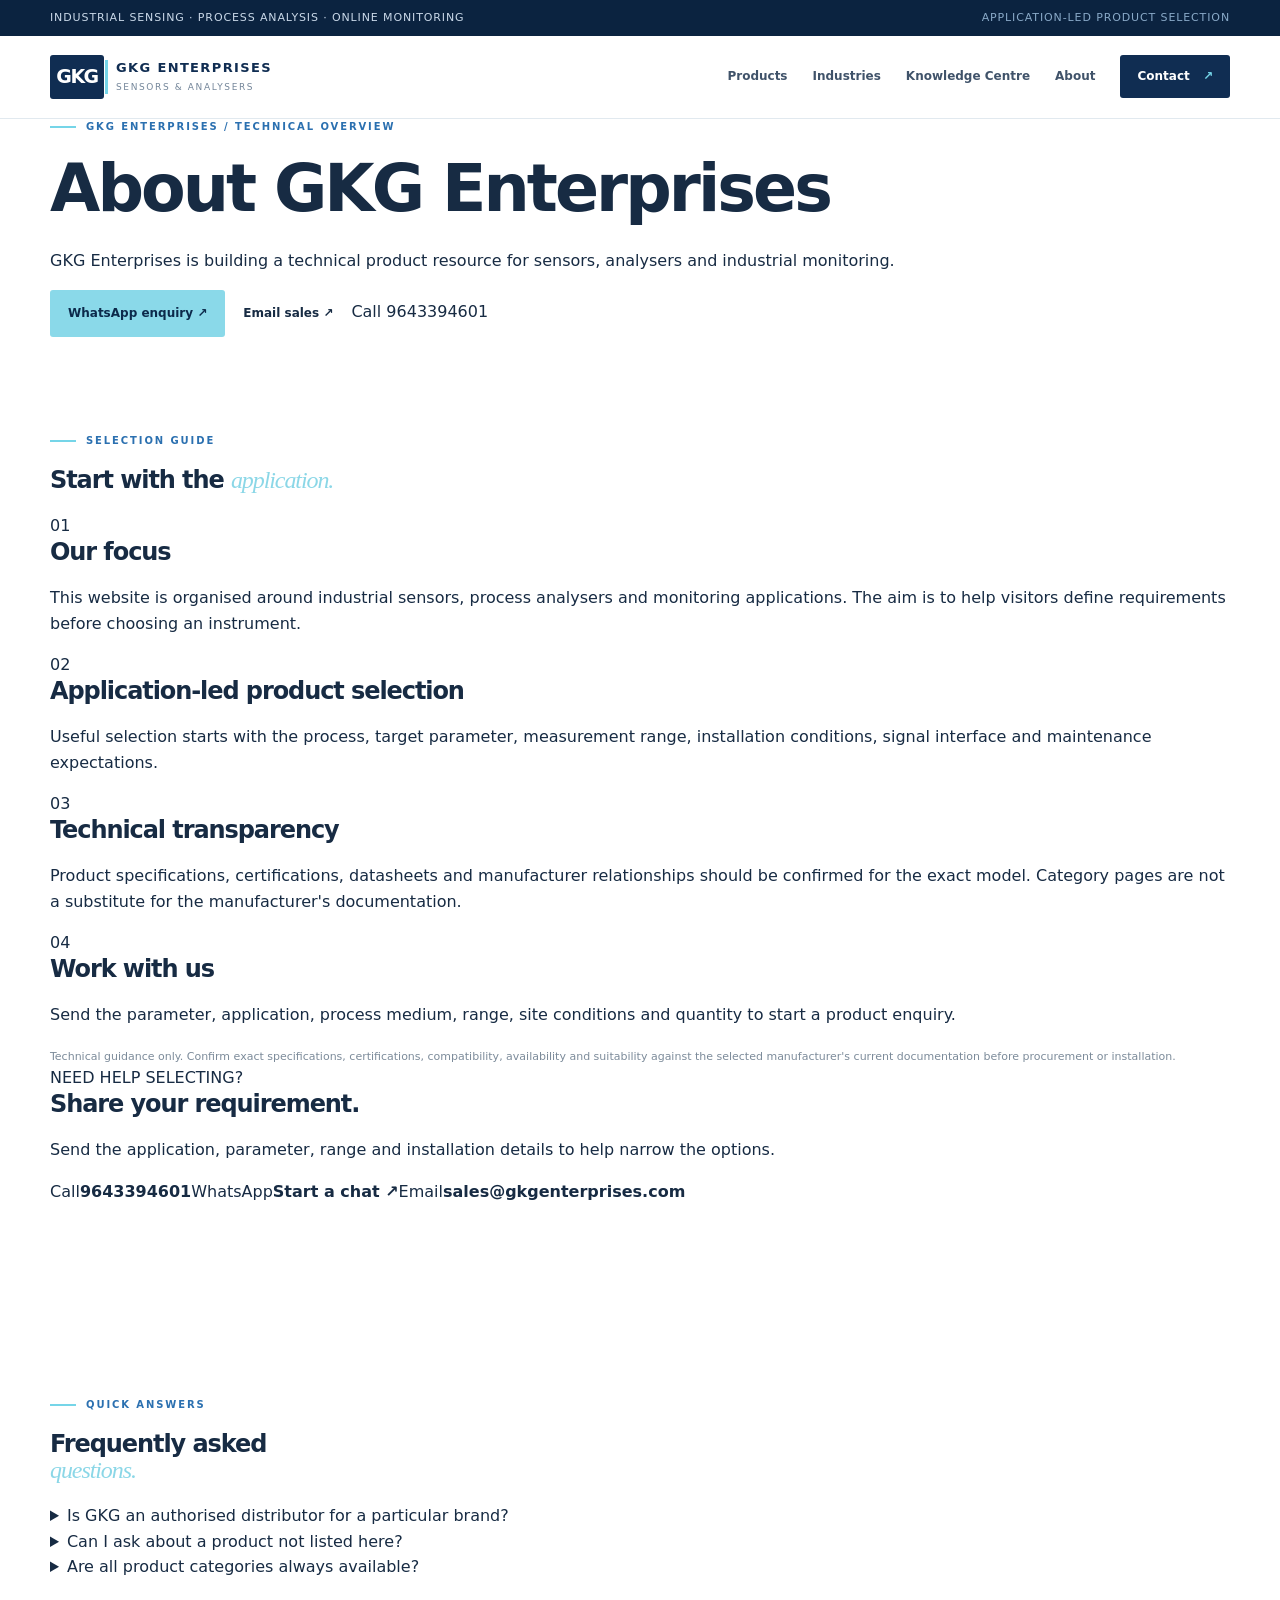
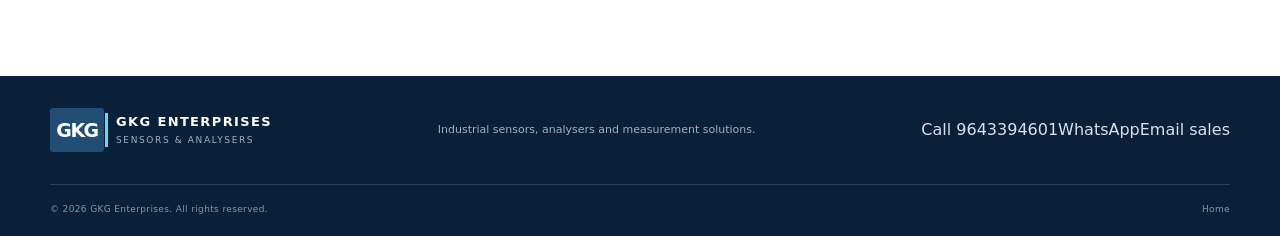
==== about.html @ 42931d0a "Add detailed about gkg enterprises page" ====
<!doctype html>
<html lang="en"><head><meta charset="utf-8"><meta name="viewport" content="width=device-width, initial-scale=1"><meta name="theme-color" content="#102d52"><meta name="description" content="GKG Enterprises is building a technical product resource for sensors, analysers and industrial monitoring."><title>About GKG Enterprises | GKG Enterprises</title><link rel="stylesheet" href="assets/css/style.css"><script src="assets/js/main.js" defer></script></head>
<body><a class="skip-link" href="#main">Skip to content</a><div class="topbar"><div class="container topbar-inner"><span>Industrial sensing · Process analysis · Online monitoring</span><span class="topbar-note">Application-led product selection</span></div></div>
<header class="site-header"><div class="container nav-wrap"><a class="brand" href="index.html" aria-label="GKG Enterprises home"><span class="brand-mark">GKG</span><span class="brand-copy"><strong>GKG ENTERPRISES</strong><small>SENSORS & ANALYSERS</small></span></a><button class="menu-toggle" type="button" aria-expanded="false" aria-controls="primary-nav"><span class="sr-only">Toggle navigation</span><span></span><span></span><span></span></button><nav id="primary-nav" class="primary-nav" aria-label="Main navigation"><a href="index.html#products">Products</a><a href="industries.html">Industries</a><a href="knowledge-centre.html">Knowledge Centre</a><a href="about.html">About</a><a class="nav-cta" href="contact.html">Contact <span aria-hidden="true">↗</span></a></nav></div></header>
<main id="main"><section class="detail-hero"><div class="container"><p class="eyebrow"><span class="eyebrow-line"></span> GKG ENTERPRISES / TECHNICAL OVERVIEW</p><h1>About GKG Enterprises</h1><p class="detail-intro">GKG Enterprises is building a technical product resource for sensors, analysers and industrial monitoring.</p><div class="detail-actions"><a class="button button-primary" href="https://wa.me/919643394601?text=Hello%20GKG%20Enterprises%2C%20I%20have%20an%20enquiry%20about%20About%20GKG%20Enterprises." target="_blank" rel="noopener">WhatsApp enquiry ↗</a><a class="button button-outline" href="mailto:sales@gkgenterprises.com?subject=Enquiry%3A%20About%20GKG%20Enterprises">Email sales ↗</a><a class="detail-phone" href="tel:+919643394601">Call 9643394601</a></div></div></section>
<section class="section detail-content"><div class="container detail-layout"><div class="detail-main"><p class="eyebrow"><span class="eyebrow-line"></span> SELECTION GUIDE</p><h2>Start with the <em>application.</em></h2><section class="detail-block"><span class="detail-index">01</span><div><h2>Our focus</h2><p>This website is organised around industrial sensors, process analysers and monitoring applications. The aim is to help visitors define requirements before choosing an instrument.</p></div></section>
<section class="detail-block"><span class="detail-index">02</span><div><h2>Application-led product selection</h2><p>Useful selection starts with the process, target parameter, measurement range, installation conditions, signal interface and maintenance expectations.</p></div></section>
<section class="detail-block"><span class="detail-index">03</span><div><h2>Technical transparency</h2><p>Product specifications, certifications, datasheets and manufacturer relationships should be confirmed for the exact model. Category pages are not a substitute for the manufacturer's documentation.</p></div></section>
<section class="detail-block"><span class="detail-index">04</span><div><h2>Work with us</h2><p>Send the parameter, application, process medium, range, site conditions and quantity to start a product enquiry.</p></div></section><p class="disclaimer-note">Technical guidance only. Confirm exact specifications, certifications, compatibility, availability and suitability against the selected manufacturer's current documentation before procurement or installation.</p></div><aside class="detail-aside"><span class="aside-kicker">NEED HELP SELECTING?</span><h2>Share your requirement.</h2><p>Send the application, parameter, range and installation details to help narrow the options.</p><a class="aside-contact" href="tel:+919643394601"><span>Call</span><strong>9643394601</strong></a><a class="aside-contact" href="https://wa.me/919643394601" target="_blank" rel="noopener"><span>WhatsApp</span><strong>Start a chat ↗</strong></a><a class="aside-contact" href="mailto:sales@gkgenterprises.com"><span>Email</span><strong>sales@gkgenterprises.com</strong></a></aside></div></section>
<section class="section faq-section"><div class="container faq-layout"><div><p class="eyebrow"><span class="eyebrow-line"></span> QUICK ANSWERS</p><h2>Frequently asked<br><em>questions.</em></h2></div><div class="faq-list"><details class="faq-item"><summary>Is GKG an authorised distributor for a particular brand?</summary><p>No authorised brand relationship is claimed on this page. Any such status should be added only after confirmation.</p></details>
<details class="faq-item"><summary>Can I ask about a product not listed here?</summary><p>Yes. Use the contact details and share the application and specification you need.</p></details>
<details class="faq-item"><summary>Are all product categories always available?</summary><p>Availability and supply scope must be confirmed at the time of enquiry.</p></details></div></div></section></main>
<footer class="site-footer"><div class="container footer-main"><a class="brand brand-footer" href="index.html"><span class="brand-mark">GKG</span><span class="brand-copy"><strong>GKG ENTERPRISES</strong><small>SENSORS & ANALYSERS</small></span></a><p>Industrial sensors, analysers and measurement solutions.</p><div class="footer-contacts"><a href="tel:+919643394601">Call 9643394601</a><a href="https://wa.me/919643394601" target="_blank" rel="noopener">WhatsApp</a><a href="mailto:sales@gkgenterprises.com">Email sales</a></div></div><div class="container footer-bottom"><span>© <span id="year">2026</span> GKG Enterprises. All rights reserved.</span><a href="index.html">Home</a></div></footer></body></html>
---- assets/css/style.css ----
:root{--navy:#102d52;--navy-2:#173e6a;--blue:#2869a8;--cyan:#75d5e8;--ink:#172b43;--muted:#627286;--paper:#f5f8fb;--line:#dce5ed;--white:#fff;--max:1180px;--radius:8px}*{box-sizing:border-box}html{scroll-behavior:smooth;scroll-padding-top:90px}body{margin:0;color:var(--ink);font-family:Inter,ui-sans-serif,system-ui,-apple-system,BlinkMacSystemFont,"Segoe UI",sans-serif;line-height:1.6;background:#fff}a{color:inherit;text-decoration:none}button,a{-webkit-tap-highlight-color:transparent}button{font:inherit}.container{width:min(var(--max),calc(100% - 48px));margin-inline:auto}.skip-link{position:absolute;top:-50px;left:12px;z-index:100;background:#fff;padding:10px 14px;color:var(--navy)}.skip-link:focus{top:12px}.sr-only{position:absolute;width:1px;height:1px;padding:0;margin:-1px;overflow:hidden;clip:rect(0,0,0,0);white-space:nowrap;border:0}.topbar{background:#0b2340;color:#c9d8e8;font-size:11px;letter-spacing:.08em;text-transform:uppercase}.topbar-inner{display:flex;justify-content:space-between;gap:20px;padding:9px 0}.topbar-note{color:#89a9c7}.site-header{position:sticky;top:0;z-index:30;background:rgba(255,255,255,.96);backdrop-filter:blur(12px);border-bottom:1px solid rgba(220,229,237,.85)}.nav-wrap{min-height:82px;display:flex;align-items:center;justify-content:space-between;gap:30px}.brand{display:flex;align-items:center;gap:12px;flex-shrink:0}.brand-mark{display:grid;place-items:center;width:54px;height:44px;background:var(--navy);color:#fff;font-weight:850;font-size:19px;letter-spacing:-.08em;border-radius:3px;position:relative}.brand-mark:after{content:"";position:absolute;right:-4px;top:5px;bottom:5px;width:3px;background:var(--cyan)}.brand-copy{display:flex;flex-direction:column;line-height:1.25}.brand-copy strong{font-size:13px;letter-spacing:.105em;color:var(--navy)}.brand-copy small{font-size:9px;letter-spacing:.18em;color:#74869a;margin-top:5px}.primary-nav{display:flex;align-items:center;gap:25px;font-size:12px;font-weight:650;color:#40536a}.primary-nav>a:not(.nav-cta):hover{color:var(--blue)}.nav-cta{background:var(--navy);color:white;padding:12px 17px;border-radius:3px}.nav-cta span{margin-left:9px;color:var(--cyan)}.menu-toggle{display:none;border:1px solid var(--line);background:white;width:44px;height:42px;border-radius:4px;padding:10px;cursor:pointer}.menu-toggle span:not(.sr-only){display:block;height:2px;background:var(--navy);margin:4px 0}.hero{position:relative;overflow:hidden;background:linear-gradient(118deg,#0d294b 0%,#13365e 56%,#194876 100%);color:white;min-height:575px}.hero-grid{position:absolute;inset:0;background-image:linear-gradient(rgba(174,213,240,.055) 1px,transparent 1px),linear-gradient(90deg,rgba(174,213,240,.055) 1px,transparent 1px);background-size:52px 52px;mask-image:linear-gradient(90deg,transparent,#000 45%,#000)}.hero-layout{position:relative;z-index:1;display:grid;grid-template-columns:1.05fr .95fr;align-items:center;gap:36px;padding-top:68px;padding-bottom:65px}.eyebrow{display:flex;align-items:center;gap:10px;margin:0 0 18px;color:#2b70b0;font-size:10px;letter-spacing:.19em;font-weight:800}.hero .eyebrow,.industries-section .eyebrow{color:#a8d5f1}.eyebrow-line{display:inline-block;width:26px;height:2px;background:var(--cyan)}h1,h2,h3,p{margin-top:0}h1,h2{font-weight:650;letter-spacing:-.045em;line-height:1.1}h1{font-size:clamp(40px,5.1vw,65px);margin-bottom:24px}h1 em,h2 em{font-family:Georgia,"Times New Roman",serif;font-weight:400;color:#8bd7e7} .hero-intro{max-width:520px;color:#d0ddeb;font-size:16px;line-height:1.8;margin-bottom:30px}.hero-actions{display:flex;flex-wrap:wrap;align-items:center;gap:12px}.button{display:inline-flex;align-items:center;justify-content:center;gap:18px;padding:14px 18px;border-radius:3px;font-size:12px;font-weight:750;transition:transform .2s,background .2s}.button:hover{transform:translateY(-2px)}.button-primary{background:#8ad9e9;color:#0c2a4b}.button-quiet{border:1px solid #6885a4;color:#fff}.button-quiet span{color:var(--cyan)}.hero-points{display:flex;flex-wrap:wrap;gap:20px;margin-top:34px;color:#bed0e1;font-size:10px}.hero-points i{font-style:normal;color:var(--cyan);margin-right:5px}.hero-visual{position:relative;min-height:365px;display:grid;place-items:center}.visual-core{width:300px;height:300px;position:relative;border-radius:50%;display:grid;place-items:center;background:radial-gradient(circle,rgba(100,177,224,.16),rgba(41,94,143,.07) 55%,transparent 70%);border:1px solid rgba(145,199,232,.25)}.visual-orbit{position:absolute;border:1px solid rgba(135,199,230,.2);border-radius:50%;transform:rotate(-24deg)}.orbit-one{width:390px;height:210px}.orbit-two{width:420px;height:280px;transform:rotate(35deg)}.sensor-illustration{height:210px;width:95px;position:relative;display:flex;flex-direction:column;align-items:center;filter:drop-shadow(0 16px 18px rgba(0,0,0,.18));z-index:2}.sensor-cap{height:24px;width:72px;background:linear-gradient(90deg,#a7c2d7,#f0f7fa,#7899b5);border-radius:5px 5px 2px 2px}.sensor-neck{width:50px;height:17px;background:linear-gradient(90deg,#688ba8,#dce7ee,#6f92ad)}.sensor-body{width:82px;height:88px;background:linear-gradient(90deg,#6e8ca7,#e1edf3 28%,#9eb8ca 62%,#527692);border:1px solid #c7dce8;display:flex;flex-direction:column;align-items:center;justify-content:space-evenly;border-radius:4px}.sensor-body span{width:35px;height:3px;background:#496d8c;opacity:.65}.sensor-probe{height:56px;width:17px;background:linear-gradient(90deg,#7197b5,#dbeaf2,#6a8da8)}.sensor-tip{height:9px;width:23px;border-radius:0 0 50% 50%;background:#b5d0e1}.signal{position:absolute;width:9px;height:9px;border:2px solid var(--cyan);border-radius:50%;box-shadow:0 0 0 6px rgba(117,213,232,.08)}.signal-a{top:55px;right:57px}.signal-b{bottom:66px;left:46px}.signal-c{top:125px;left:32px}.visual-label{position:absolute;font-size:9px;letter-spacing:.16em;color:#c8dced}.label-top{top:31px;right:10px}.status-dot{display:inline-block;width:6px;height:6px;border-radius:50%;background:var(--cyan);margin-right:8px}.label-bottom{bottom:26px;left:0;display:flex;align-items:center;gap:10px}.label-icon{display:grid;place-items:center;width:25px;height:25px;border:1px solid #6285a6;border-radius:50%;color:var(--cyan);font-size:14px}.visual-coordinate{position:absolute;right:0;bottom:0;color:#7597b8;font-size:8px;letter-spacing:.18em}.hero-bottom{position:relative;z-index:1;border-top:1px solid rgba(190,217,237,.19);padding:14px 0 17px;display:flex;justify-content:space-between;color:#89a7c5;font-size:9px;letter-spacing:.16em}.scroll-cue b{font-size:14px;color:var(--cyan);margin-left:10px}.intro-strip{background:#f0f5f9;border-bottom:1px solid #e1e9f0}.intro-strip-inner{min-height:98px;display:flex;align-items:center;justify-content:space-between;gap:35px}.intro-strip p{max-width:650px;margin:0;font-size:15px;font-weight:550;color:#354c64}.text-link{font-size:12px;font-weight:800;color:var(--blue);white-space:nowrap}.text-link span{margin-left:9px}.section{padding:96px 0}.section-heading{display:flex;align-items:flex-end;justify-content:space-between;gap:36px;margin-bottom:38px}.section-heading h2,.industries-copy h2,.about-layout h2,.contact-layout h2{font-size:clamp(32px,4vw,47px);margin-bottom:0}.section-heading h2 em,.about-layout h2 em,.contact-layout h2 em{color:#337ab5}.section-summary{max-width:410px;margin:0;color:var(--muted);font-size:13px;line-height:1.8}.product-grid{display:grid;grid-template-columns:repeat(3,minmax(0,1fr));gap:16px}.product-card{min-height:290px;border:1px solid var(--line);padding:24px 23px 20px;display:flex;flex-direction:column;position:relative;background:white;transition:border-color .2s,box-shadow .2s,transform .2s}.product-card:hover{border-color:#8bb5d8;box-shadow:0 14px 35px rgba(23,62,106,.08);transform:translateY(-3px)}.card-number{font-size:9px;letter-spacing:.15em;color:#7c8da0;font-weight:800}.product-icon{width:52px;height:52px;display:grid;place-items:center;margin:23px 0 18px;background:#edf5fa;color:#1e659d;border-radius:5px}.product-icon svg{width:34px;height:34px;fill:none;stroke:currentColor;stroke-width:2;stroke-linecap:round;stroke-linejoin:round}.product-card h3{font-size:17px;letter-spacing:-.025em;margin-bottom:9px}.product-card p{font-size:12px;line-height:1.75;color:var(--muted);margin-bottom:18px}.card-link{margin-top:auto;display:flex;justify-content:space-between;align-items:center;padding-top:13px;border-top:1px solid #edf1f5;font-size:10px;color:#2a6599;font-weight:800}.card-link b{font-size:15px}.disclaimer-note{margin:20px 0 0;color:#7c8b9a;font-size:11px}.industries-section{background:var(--navy);color:white;position:relative;overflow:hidden}.industries-section:after{content:"";position:absolute;width:500px;height:500px;right:-190px;top:-200px;border:1px solid rgba(134,191,226,.13);border-radius:50%;box-shadow:0 0 0 45px rgba(134,191,226,.025),0 0 0 90px rgba(134,191,226,.025)}.industries-layout{position:relative;z-index:1;display:grid;grid-template-columns:.85fr 1.15fr;gap:90px}.industries-copy h2{margin-bottom:23px}.industries-copy>p:not(.eyebrow){max-width:370px;color:#b9cadd;font-size:13px;line-height:1.9;margin-bottom:26px}.button-light{background:#fff;color:var(--navy)}.button-light span{color:#2c7cb7}.industry-list{border-top:1px solid rgba(196,219,238,.24)}.industry-item{display:grid;grid-template-columns:42px 1fr 22px;align-items:start;gap:17px;padding:22px 0;border-bottom:1px solid rgba(196,219,238,.24)}.industry-no{font-size:10px;color:#8ed7e8;letter-spacing:.08em;padding-top:3px}.industry-item h3{font-size:16px;font-weight:600;margin-bottom:5px}.industry-item p{font-size:12px;color:#b4c7da;margin:0}.industry-arrow{color:#8ed7e8;font-size:17px}.process-grid{display:grid;grid-template-columns:repeat(3,minmax(0,1fr));gap:17px}.process-card{padding:25px 24px 23px;border:1px solid var(--line);background:#fff;min-height:260px}.process-icon{display:grid;place-items:center;width:42px;height:42px;background:#eaf4fa;color:#286da4;font-size:23px;border-radius:4px;margin-bottom:22px}.process-step{display:block;color:#6e8196;font-size:9px;font-weight:800;letter-spacing:.14em;margin-bottom:9px}.process-card h3{font-size:17px;margin-bottom:10px}.process-card p{font-size:12px;color:var(--muted);line-height:1.8;margin-bottom:20px}.coming-soon{display:inline-block;font-size:8px;font-weight:800;letter-spacing:.09em;color:#47769c;background:#eef5fa;padding:6px 8px}.about-band{background:#f1f6fa;border-block:1px solid #e1eaf1;padding:70px 0}.about-layout{display:grid;grid-template-columns:210px 1fr;align-items:center;gap:55px}.about-symbol{height:190px;background:linear-gradient(145deg,#14385e,#235d8c);display:flex;align-items:center;justify-content:center;position:relative;overflow:hidden}.about-symbol:before,.about-symbol:after{content:"";position:absolute;width:190px;height:190px;border:1px solid rgba(163,220,241,.28);border-radius:50%}.about-symbol:after{width:140px;height:140px}.about-symbol span{z-index:1;font-size:33px;font-weight:900;letter-spacing:-.08em;color:#fff}.about-symbol i{position:absolute;bottom:0;width:1px;height:100%;background:rgba(163,220,241,.15)}.about-symbol i:nth-of-type(1){left:25%}.about-symbol i:nth-of-type(2){left:50%}.about-symbol i:nth-of-type(3){left:75%}.about-layout h2{margin-bottom:18px}.about-layout>div:last-child>p:last-child{max-width:740px;color:var(--muted);font-size:13px;line-height:1.9;margin:20px 0 0}.contact-layout{display:grid;grid-template-columns:.9fr 1.1fr;gap:80px;align-items:start}.contact-layout h2{margin-bottom:20px}.contact-layout>div:first-child>p:last-child{max-width:440px;color:var(--muted);font-size:13px;line-height:1.9}.contact-panel{border:1px solid var(--line);padding:27px;background:#fff;box-shadow:0 15px 38px rgba(23,62,106,.05)}.contact-panel-head{display:flex;gap:14px;align-items:center;padding-bottom:20px;border-bottom:1px solid var(--line)}.contact-panel-icon{display:grid;place-items:center;width:43px;height:43px;background:var(--navy);color:var(--cyan);font-size:21px;border-radius:4px}.contact-panel h3{font-size:16px;margin:0 0 4px}.contact-panel-head p{font-size:11px;color:var(--muted);margin:0}.checklist{list-style:none;padding:20px 0;margin:0;display:grid;grid-template-columns:1fr 1fr;gap:13px 20px}.checklist li{font-size:11px;color:#52667b;padding-left:21px;position:relative}.checklist li:before{content:"✓";position:absolute;left:0;top:0;color:#2c83a7;font-weight:900}.contact-notice{background:#f1f6fa;border-left:3px solid #3c84b4;padding:14px 16px}.contact-notice strong{font-size:11px;color:var(--navy)}.contact-notice p{font-size:11px;line-height:1.7;color:var(--muted);margin:5px 0 0}.site-footer{background:#0a2039;color:#d6e2ed}.footer-main{display:flex;align-items:center;justify-content:space-between;gap:24px;padding:32px 0;border-bottom:1px solid rgba(198,220,238,.17)}.brand-footer .brand-mark{background:#214c74}.brand-footer .brand-copy strong{color:#fff}.brand-footer .brand-copy small{color:#9bb4ca}.footer-main>p{margin:0;color:#9eb2c7;font-size:11px}.footer-top{font-size:11px;color:#8ed7e8;font-weight:750}.footer-bottom{display:flex;justify-content:space-between;gap:20px;padding:17px 0 20px;color:#7f99b3;font-size:9px;letter-spacing:.04em}@media(max-width:1000px){.primary-nav{gap:15px}.primary-nav>a{font-size:11px}.nav-wrap{gap:18px}.hero-layout{gap:10px}.industries-layout{gap:50px}.contact-layout{gap:45px}}@media(max-width:800px){.container{width:min(var(--max),calc(100% - 36px))}.topbar-note{display:none}.nav-wrap{min-height:72px}.menu-toggle{display:block}.primary-nav{display:none;position:absolute;top:100%;left:0;right:0;padding:14px 22px 22px;background:white;border-bottom:1px solid var(--line);box-shadow:0 15px 25px rgba(16,45,82,.08);align-items:stretch;gap:0}.primary-nav.is-open{display:flex;flex-direction:column}.primary-nav>a{padding:12px 4px;font-size:13px}.primary-nav .nav-cta{margin-top:7px;padding:13px 15px}.hero-layout{grid-template-columns:1fr;padding-top:57px;padding-bottom:35px}.hero-copy{max-width:640px}.hero-visual{min-height:330px;margin-top:4px}.visual-core{width:250px;height:250px}.sensor-illustration{transform:scale(.86)}.orbit-one{width:330px;height:185px}.orbit-two{width:355px;height:235px}.label-top{right:7%}.label-bottom{left:6%}.hero-bottom{font-size:8px}.section{padding:72px 0}.section-heading{align-items:flex-start;flex-direction:column;gap:18px}.section-summary{max-width:620px}.product-grid{grid-template-columns:repeat(2,minmax(0,1fr))}.industries-layout{grid-template-columns:1fr;gap:42px}.industries-copy h2 br{display:none}.process-grid{grid-template-columns:1fr}.process-card{min-height:0}.about-layout{grid-template-columns:135px 1fr;gap:28px}.about-symbol{height:155px}.about-symbol span{font-size:27px}.contact-layout{grid-template-columns:1fr;gap:30px}.contact-layout>div:first-child>p:last-child{max-width:620px}.footer-main{flex-wrap:wrap}.footer-main>p{order:3;flex-basis:100%}}@media(max-width:520px){.container{width:calc(100% - 32px)}.brand-mark{width:47px;height:40px;font-size:17px}.brand-copy strong{font-size:11px}.brand-copy small{font-size:8px}.topbar-inner{font-size:9px}.hero{min-height:auto}.hero-layout{padding-top:44px}.hero h1{font-size:42px}.hero-intro{font-size:14px}.hero-actions{align-items:stretch;flex-direction:column}.hero-actions .button{justify-content:space-between}.hero-points{gap:10px 16px;font-size:9px}.hero-visual{min-height:280px}.visual-core{width:218px;height:218px}.sensor-illustration{transform:scale(.76)}.orbit-one{width:280px;height:155px}.orbit-two{width:300px;height:205px}.visual-label{font-size:8px}.label-top{top:15px;right:0}.label-bottom{bottom:8px;left:0}.visual-coordinate{right:0;bottom:-7px;font-size:7px}.hero-bottom{gap:10px}.scroll-cue{white-space:nowrap}.intro-strip-inner{padding:24px 0;align-items:flex-start;flex-direction:column;gap:12px}.intro-strip p{font-size:13px}.section{padding:58px 0}.section-heading h2,.industries-copy h2,.about-layout h2,.contact-layout h2{font-size:34px}.product-grid{grid-template-columns:1fr}.product-card{min-height:250px;padding:21px}.product-icon{margin:17px 0 14px}.industry-item{grid-template-columns:30px 1fr 18px;gap:12px}.industry-item h3{font-size:14px}.industry-item p{font-size:11px}.about-band{padding:48px 0}.about-layout{grid-template-columns:1fr;gap:24px}.about-symbol{height:115px;width:100%;max-width:200px}.about-symbol:before{width:130px;height:130px}.about-symbol:after{width:95px;height:95px}.about-layout>div:last-child>p:last-child{font-size:12px}.contact-panel{padding:19px}.checklist{grid-template-columns:1fr;gap:12px}.footer-main{align-items:flex-start}.footer-top{margin-left:auto}.footer-bottom{flex-direction:column;gap:6px}.brand-footer .brand-copy strong{font-size:10px}}@media(prefers-reduced-motion:reduce){html{scroll-behavior:auto}*,*:before,*:after{transition:none!important;animation:none!important}}
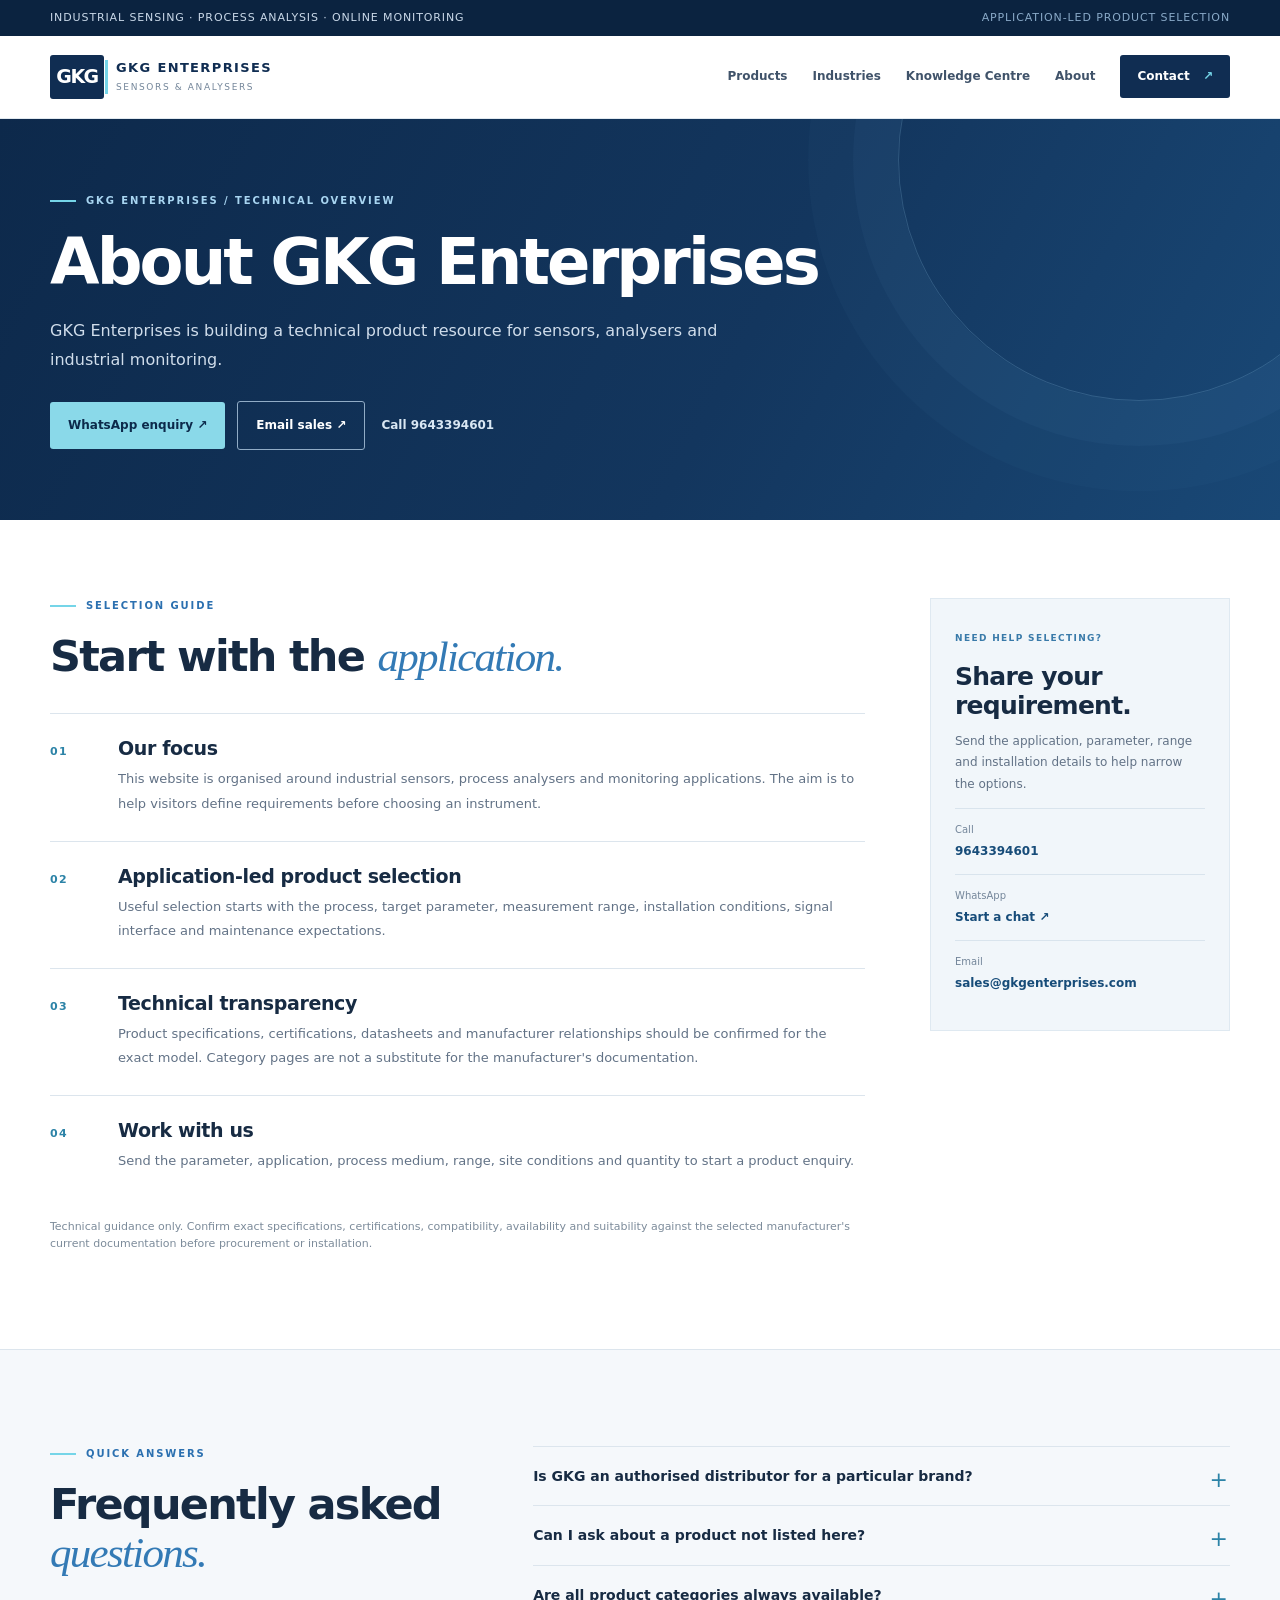
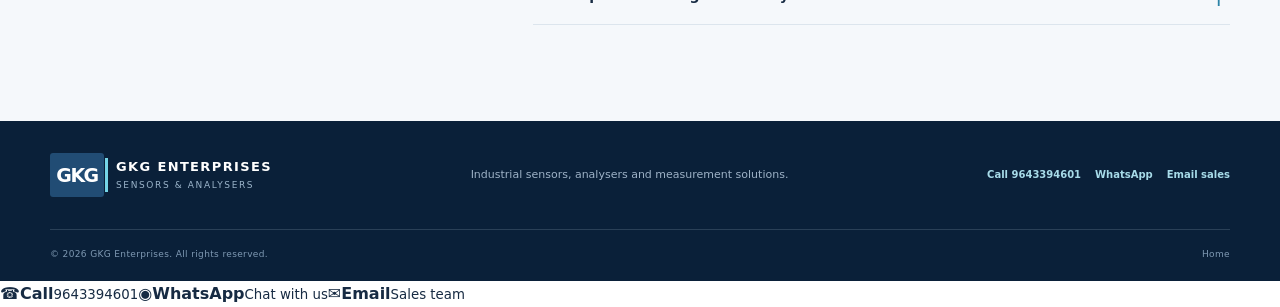
==== commit 9718bd91: "Show persistent quick contact bar on all pages" ====
--- a/about.html
+++ b/about.html
@@ -10,4 +10,5 @@
 <section class="section faq-section"><div class="container faq-layout"><div><p class="eyebrow"><span class="eyebrow-line"></span> QUICK ANSWERS</p><h2>Frequently asked<br><em>questions.</em></h2></div><div class="faq-list"><details class="faq-item"><summary>Is GKG an authorised distributor for a particular brand?</summary><p>No authorised brand relationship is claimed on this page. Any such status should be added only after confirmation.</p></details>
 <details class="faq-item"><summary>Can I ask about a product not listed here?</summary><p>Yes. Use the contact details and share the application and specification you need.</p></details>
 <details class="faq-item"><summary>Are all product categories always available?</summary><p>Availability and supply scope must be confirmed at the time of enquiry.</p></details></div></div></section></main>
-<footer class="site-footer"><div class="container footer-main"><a class="brand brand-footer" href="index.html"><span class="brand-mark">GKG</span><span class="brand-copy"><strong>GKG ENTERPRISES</strong><small>SENSORS & ANALYSERS</small></span></a><p>Industrial sensors, analysers and measurement solutions.</p><div class="footer-contacts"><a href="tel:+919643394601">Call 9643394601</a><a href="https://wa.me/919643394601" target="_blank" rel="noopener">WhatsApp</a><a href="mailto:sales@gkgenterprises.com">Email sales</a></div></div><div class="container footer-bottom"><span>© <span id="year">2026</span> GKG Enterprises. All rights reserved.</span><a href="index.html">Home</a></div></footer></body></html>+<footer class="site-footer"><div class="container footer-main"><a class="brand brand-footer" href="index.html"><span class="brand-mark">GKG</span><span class="brand-copy"><strong>GKG ENTERPRISES</strong><small>SENSORS & ANALYSERS</small></span></a><p>Industrial sensors, analysers and measurement solutions.</p><div class="footer-contacts"><a href="tel:+919643394601">Call 9643394601</a><a href="https://wa.me/919643394601" target="_blank" rel="noopener">WhatsApp</a><a href="mailto:sales@gkgenterprises.com">Email sales</a></div></div><div class="container footer-bottom"><span>© <span id="year">2026</span> GKG Enterprises. All rights reserved.</span><a href="index.html">Home</a></div></footer><div class="quick-contact-bar" aria-label="Quick contact"><a class="quick-call" href="tel:+919643394601"><span aria-hidden="true">☎</span><strong>Call</strong><small>9643394601</small></a><a class="quick-whatsapp" href="https://wa.me/919643394601?text=Hello%20GKG%20Enterprises%2C%20I%20have%20a%20product%20enquiry." target="_blank" rel="noopener"><span aria-hidden="true">◉</span><strong>WhatsApp</strong><small>Chat with us</small></a><a class="quick-email" href="mailto:sales@gkgenterprises.com"><span aria-hidden="true">✉</span><strong>Email</strong><small>Sales team</small></a></div>
+</body></html>
--- a/assets/css/style.css
+++ b/assets/css/style.css
@@ -1 +1,44 @@
-:root{--navy:#102d52;--navy-2:#173e6a;--blue:#2869a8;--cyan:#75d5e8;--ink:#172b43;--muted:#627286;--paper:#f5f8fb;--line:#dce5ed;--white:#fff;--max:1180px;--radius:8px}*{box-sizing:border-box}html{scroll-behavior:smooth;scroll-padding-top:90px}body{margin:0;color:var(--ink);font-family:Inter,ui-sans-serif,system-ui,-apple-system,BlinkMacSystemFont,"Segoe UI",sans-serif;line-height:1.6;background:#fff}a{color:inherit;text-decoration:none}button,a{-webkit-tap-highlight-color:transparent}button{font:inherit}.container{width:min(var(--max),calc(100% - 48px));margin-inline:auto}.skip-link{position:absolute;top:-50px;left:12px;z-index:100;background:#fff;padding:10px 14px;color:var(--navy)}.skip-link:focus{top:12px}.sr-only{position:absolute;width:1px;height:1px;padding:0;margin:-1px;overflow:hidden;clip:rect(0,0,0,0);white-space:nowrap;border:0}.topbar{background:#0b2340;color:#c9d8e8;font-size:11px;letter-spacing:.08em;text-transform:uppercase}.topbar-inner{display:flex;justify-content:space-between;gap:20px;padding:9px 0}.topbar-note{color:#89a9c7}.site-header{position:sticky;top:0;z-index:30;background:rgba(255,255,255,.96);backdrop-filter:blur(12px);border-bottom:1px solid rgba(220,229,237,.85)}.nav-wrap{min-height:82px;display:flex;align-items:center;justify-content:space-between;gap:30px}.brand{display:flex;align-items:center;gap:12px;flex-shrink:0}.brand-mark{display:grid;place-items:center;width:54px;height:44px;background:var(--navy);color:#fff;font-weight:850;font-size:19px;letter-spacing:-.08em;border-radius:3px;position:relative}.brand-mark:after{content:"";position:absolute;right:-4px;top:5px;bottom:5px;width:3px;background:var(--cyan)}.brand-copy{display:flex;flex-direction:column;line-height:1.25}.brand-copy strong{font-size:13px;letter-spacing:.105em;color:var(--navy)}.brand-copy small{font-size:9px;letter-spacing:.18em;color:#74869a;margin-top:5px}.primary-nav{display:flex;align-items:center;gap:25px;font-size:12px;font-weight:650;color:#40536a}.primary-nav>a:not(.nav-cta):hover{color:var(--blue)}.nav-cta{background:var(--navy);color:white;padding:12px 17px;border-radius:3px}.nav-cta span{margin-left:9px;color:var(--cyan)}.menu-toggle{display:none;border:1px solid var(--line);background:white;width:44px;height:42px;border-radius:4px;padding:10px;cursor:pointer}.menu-toggle span:not(.sr-only){display:block;height:2px;background:var(--navy);margin:4px 0}.hero{position:relative;overflow:hidden;background:linear-gradient(118deg,#0d294b 0%,#13365e 56%,#194876 100%);color:white;min-height:575px}.hero-grid{position:absolute;inset:0;background-image:linear-gradient(rgba(174,213,240,.055) 1px,transparent 1px),linear-gradient(90deg,rgba(174,213,240,.055) 1px,transparent 1px);background-size:52px 52px;mask-image:linear-gradient(90deg,transparent,#000 45%,#000)}.hero-layout{position:relative;z-index:1;display:grid;grid-template-columns:1.05fr .95fr;align-items:center;gap:36px;padding-top:68px;padding-bottom:65px}.eyebrow{display:flex;align-items:center;gap:10px;margin:0 0 18px;color:#2b70b0;font-size:10px;letter-spacing:.19em;font-weight:800}.hero .eyebrow,.industries-section .eyebrow{color:#a8d5f1}.eyebrow-line{display:inline-block;width:26px;height:2px;background:var(--cyan)}h1,h2,h3,p{margin-top:0}h1,h2{font-weight:650;letter-spacing:-.045em;line-height:1.1}h1{font-size:clamp(40px,5.1vw,65px);margin-bottom:24px}h1 em,h2 em{font-family:Georgia,"Times New Roman",serif;font-weight:400;color:#8bd7e7} .hero-intro{max-width:520px;color:#d0ddeb;font-size:16px;line-height:1.8;margin-bottom:30px}.hero-actions{display:flex;flex-wrap:wrap;align-items:center;gap:12px}.button{display:inline-flex;align-items:center;justify-content:center;gap:18px;padding:14px 18px;border-radius:3px;font-size:12px;font-weight:750;transition:transform .2s,background .2s}.button:hover{transform:translateY(-2px)}.button-primary{background:#8ad9e9;color:#0c2a4b}.button-quiet{border:1px solid #6885a4;color:#fff}.button-quiet span{color:var(--cyan)}.hero-points{display:flex;flex-wrap:wrap;gap:20px;margin-top:34px;color:#bed0e1;font-size:10px}.hero-points i{font-style:normal;color:var(--cyan);margin-right:5px}.hero-visual{position:relative;min-height:365px;display:grid;place-items:center}.visual-core{width:300px;height:300px;position:relative;border-radius:50%;display:grid;place-items:center;background:radial-gradient(circle,rgba(100,177,224,.16),rgba(41,94,143,.07) 55%,transparent 70%);border:1px solid rgba(145,199,232,.25)}.visual-orbit{position:absolute;border:1px solid rgba(135,199,230,.2);border-radius:50%;transform:rotate(-24deg)}.orbit-one{width:390px;height:210px}.orbit-two{width:420px;height:280px;transform:rotate(35deg)}.sensor-illustration{height:210px;width:95px;position:relative;display:flex;flex-direction:column;align-items:center;filter:drop-shadow(0 16px 18px rgba(0,0,0,.18));z-index:2}.sensor-cap{height:24px;width:72px;background:linear-gradient(90deg,#a7c2d7,#f0f7fa,#7899b5);border-radius:5px 5px 2px 2px}.sensor-neck{width:50px;height:17px;background:linear-gradient(90deg,#688ba8,#dce7ee,#6f92ad)}.sensor-body{width:82px;height:88px;background:linear-gradient(90deg,#6e8ca7,#e1edf3 28%,#9eb8ca 62%,#527692);border:1px solid #c7dce8;display:flex;flex-direction:column;align-items:center;justify-content:space-evenly;border-radius:4px}.sensor-body span{width:35px;height:3px;background:#496d8c;opacity:.65}.sensor-probe{height:56px;width:17px;background:linear-gradient(90deg,#7197b5,#dbeaf2,#6a8da8)}.sensor-tip{height:9px;width:23px;border-radius:0 0 50% 50%;background:#b5d0e1}.signal{position:absolute;width:9px;height:9px;border:2px solid var(--cyan);border-radius:50%;box-shadow:0 0 0 6px rgba(117,213,232,.08)}.signal-a{top:55px;right:57px}.signal-b{bottom:66px;left:46px}.signal-c{top:125px;left:32px}.visual-label{position:absolute;font-size:9px;letter-spacing:.16em;color:#c8dced}.label-top{top:31px;right:10px}.status-dot{display:inline-block;width:6px;height:6px;border-radius:50%;background:var(--cyan);margin-right:8px}.label-bottom{bottom:26px;left:0;display:flex;align-items:center;gap:10px}.label-icon{display:grid;place-items:center;width:25px;height:25px;border:1px solid #6285a6;border-radius:50%;color:var(--cyan);font-size:14px}.visual-coordinate{position:absolute;right:0;bottom:0;color:#7597b8;font-size:8px;letter-spacing:.18em}.hero-bottom{position:relative;z-index:1;border-top:1px solid rgba(190,217,237,.19);padding:14px 0 17px;display:flex;justify-content:space-between;color:#89a7c5;font-size:9px;letter-spacing:.16em}.scroll-cue b{font-size:14px;color:var(--cyan);margin-left:10px}.intro-strip{background:#f0f5f9;border-bottom:1px solid #e1e9f0}.intro-strip-inner{min-height:98px;display:flex;align-items:center;justify-content:space-between;gap:35px}.intro-strip p{max-width:650px;margin:0;font-size:15px;font-weight:550;color:#354c64}.text-link{font-size:12px;font-weight:800;color:var(--blue);white-space:nowrap}.text-link span{margin-left:9px}.section{padding:96px 0}.section-heading{display:flex;align-items:flex-end;justify-content:space-between;gap:36px;margin-bottom:38px}.section-heading h2,.industries-copy h2,.about-layout h2,.contact-layout h2{font-size:clamp(32px,4vw,47px);margin-bottom:0}.section-heading h2 em,.about-layout h2 em,.contact-layout h2 em{color:#337ab5}.section-summary{max-width:410px;margin:0;color:var(--muted);font-size:13px;line-height:1.8}.product-grid{display:grid;grid-template-columns:repeat(3,minmax(0,1fr));gap:16px}.product-card{min-height:290px;border:1px solid var(--line);padding:24px 23px 20px;display:flex;flex-direction:column;position:relative;background:white;transition:border-color .2s,box-shadow .2s,transform .2s}.product-card:hover{border-color:#8bb5d8;box-shadow:0 14px 35px rgba(23,62,106,.08);transform:translateY(-3px)}.card-number{font-size:9px;letter-spacing:.15em;color:#7c8da0;font-weight:800}.product-icon{width:52px;height:52px;display:grid;place-items:center;margin:23px 0 18px;background:#edf5fa;color:#1e659d;border-radius:5px}.product-icon svg{width:34px;height:34px;fill:none;stroke:currentColor;stroke-width:2;stroke-linecap:round;stroke-linejoin:round}.product-card h3{font-size:17px;letter-spacing:-.025em;margin-bottom:9px}.product-card p{font-size:12px;line-height:1.75;color:var(--muted);margin-bottom:18px}.card-link{margin-top:auto;display:flex;justify-content:space-between;align-items:center;padding-top:13px;border-top:1px solid #edf1f5;font-size:10px;color:#2a6599;font-weight:800}.card-link b{font-size:15px}.disclaimer-note{margin:20px 0 0;color:#7c8b9a;font-size:11px}.industries-section{background:var(--navy);color:white;position:relative;overflow:hidden}.industries-section:after{content:"";position:absolute;width:500px;height:500px;right:-190px;top:-200px;border:1px solid rgba(134,191,226,.13);border-radius:50%;box-shadow:0 0 0 45px rgba(134,191,226,.025),0 0 0 90px rgba(134,191,226,.025)}.industries-layout{position:relative;z-index:1;display:grid;grid-template-columns:.85fr 1.15fr;gap:90px}.industries-copy h2{margin-bottom:23px}.industries-copy>p:not(.eyebrow){max-width:370px;color:#b9cadd;font-size:13px;line-height:1.9;margin-bottom:26px}.button-light{background:#fff;color:var(--navy)}.button-light span{color:#2c7cb7}.industry-list{border-top:1px solid rgba(196,219,238,.24)}.industry-item{display:grid;grid-template-columns:42px 1fr 22px;align-items:start;gap:17px;padding:22px 0;border-bottom:1px solid rgba(196,219,238,.24)}.industry-no{font-size:10px;color:#8ed7e8;letter-spacing:.08em;padding-top:3px}.industry-item h3{font-size:16px;font-weight:600;margin-bottom:5px}.industry-item p{font-size:12px;color:#b4c7da;margin:0}.industry-arrow{color:#8ed7e8;font-size:17px}.process-grid{display:grid;grid-template-columns:repeat(3,minmax(0,1fr));gap:17px}.process-card{padding:25px 24px 23px;border:1px solid var(--line);background:#fff;min-height:260px}.process-icon{display:grid;place-items:center;width:42px;height:42px;background:#eaf4fa;color:#286da4;font-size:23px;border-radius:4px;margin-bottom:22px}.process-step{display:block;color:#6e8196;font-size:9px;font-weight:800;letter-spacing:.14em;margin-bottom:9px}.process-card h3{font-size:17px;margin-bottom:10px}.process-card p{font-size:12px;color:var(--muted);line-height:1.8;margin-bottom:20px}.coming-soon{display:inline-block;font-size:8px;font-weight:800;letter-spacing:.09em;color:#47769c;background:#eef5fa;padding:6px 8px}.about-band{background:#f1f6fa;border-block:1px solid #e1eaf1;padding:70px 0}.about-layout{display:grid;grid-template-columns:210px 1fr;align-items:center;gap:55px}.about-symbol{height:190px;background:linear-gradient(145deg,#14385e,#235d8c);display:flex;align-items:center;justify-content:center;position:relative;overflow:hidden}.about-symbol:before,.about-symbol:after{content:"";position:absolute;width:190px;height:190px;border:1px solid rgba(163,220,241,.28);border-radius:50%}.about-symbol:after{width:140px;height:140px}.about-symbol span{z-index:1;font-size:33px;font-weight:900;letter-spacing:-.08em;color:#fff}.about-symbol i{position:absolute;bottom:0;width:1px;height:100%;background:rgba(163,220,241,.15)}.about-symbol i:nth-of-type(1){left:25%}.about-symbol i:nth-of-type(2){left:50%}.about-symbol i:nth-of-type(3){left:75%}.about-layout h2{margin-bottom:18px}.about-layout>div:last-child>p:last-child{max-width:740px;color:var(--muted);font-size:13px;line-height:1.9;margin:20px 0 0}.contact-layout{display:grid;grid-template-columns:.9fr 1.1fr;gap:80px;align-items:start}.contact-layout h2{margin-bottom:20px}.contact-layout>div:first-child>p:last-child{max-width:440px;color:var(--muted);font-size:13px;line-height:1.9}.contact-panel{border:1px solid var(--line);padding:27px;background:#fff;box-shadow:0 15px 38px rgba(23,62,106,.05)}.contact-panel-head{display:flex;gap:14px;align-items:center;padding-bottom:20px;border-bottom:1px solid var(--line)}.contact-panel-icon{display:grid;place-items:center;width:43px;height:43px;background:var(--navy);color:var(--cyan);font-size:21px;border-radius:4px}.contact-panel h3{font-size:16px;margin:0 0 4px}.contact-panel-head p{font-size:11px;color:var(--muted);margin:0}.checklist{list-style:none;padding:20px 0;margin:0;display:grid;grid-template-columns:1fr 1fr;gap:13px 20px}.checklist li{font-size:11px;color:#52667b;padding-left:21px;position:relative}.checklist li:before{content:"✓";position:absolute;left:0;top:0;color:#2c83a7;font-weight:900}.contact-notice{background:#f1f6fa;border-left:3px solid #3c84b4;padding:14px 16px}.contact-notice strong{font-size:11px;color:var(--navy)}.contact-notice p{font-size:11px;line-height:1.7;color:var(--muted);margin:5px 0 0}.site-footer{background:#0a2039;color:#d6e2ed}.footer-main{display:flex;align-items:center;justify-content:space-between;gap:24px;padding:32px 0;border-bottom:1px solid rgba(198,220,238,.17)}.brand-footer .brand-mark{background:#214c74}.brand-footer .brand-copy strong{color:#fff}.brand-footer .brand-copy small{color:#9bb4ca}.footer-main>p{margin:0;color:#9eb2c7;font-size:11px}.footer-top{font-size:11px;color:#8ed7e8;font-weight:750}.footer-bottom{display:flex;justify-content:space-between;gap:20px;padding:17px 0 20px;color:#7f99b3;font-size:9px;letter-spacing:.04em}@media(max-width:1000px){.primary-nav{gap:15px}.primary-nav>a{font-size:11px}.nav-wrap{gap:18px}.hero-layout{gap:10px}.industries-layout{gap:50px}.contact-layout{gap:45px}}@media(max-width:800px){.container{width:min(var(--max),calc(100% - 36px))}.topbar-note{display:none}.nav-wrap{min-height:72px}.menu-toggle{display:block}.primary-nav{display:none;position:absolute;top:100%;left:0;right:0;padding:14px 22px 22px;background:white;border-bottom:1px solid var(--line);box-shadow:0 15px 25px rgba(16,45,82,.08);align-items:stretch;gap:0}.primary-nav.is-open{display:flex;flex-direction:column}.primary-nav>a{padding:12px 4px;font-size:13px}.primary-nav .nav-cta{margin-top:7px;padding:13px 15px}.hero-layout{grid-template-columns:1fr;padding-top:57px;padding-bottom:35px}.hero-copy{max-width:640px}.hero-visual{min-height:330px;margin-top:4px}.visual-core{width:250px;height:250px}.sensor-illustration{transform:scale(.86)}.orbit-one{width:330px;height:185px}.orbit-two{width:355px;height:235px}.label-top{right:7%}.label-bottom{left:6%}.hero-bottom{font-size:8px}.section{padding:72px 0}.section-heading{align-items:flex-start;flex-direction:column;gap:18px}.section-summary{max-width:620px}.product-grid{grid-template-columns:repeat(2,minmax(0,1fr))}.industries-layout{grid-template-columns:1fr;gap:42px}.industries-copy h2 br{display:none}.process-grid{grid-template-columns:1fr}.process-card{min-height:0}.about-layout{grid-template-columns:135px 1fr;gap:28px}.about-symbol{height:155px}.about-symbol span{font-size:27px}.contact-layout{grid-template-columns:1fr;gap:30px}.contact-layout>div:first-child>p:last-child{max-width:620px}.footer-main{flex-wrap:wrap}.footer-main>p{order:3;flex-basis:100%}}@media(max-width:520px){.container{width:calc(100% - 32px)}.brand-mark{width:47px;height:40px;font-size:17px}.brand-copy strong{font-size:11px}.brand-copy small{font-size:8px}.topbar-inner{font-size:9px}.hero{min-height:auto}.hero-layout{padding-top:44px}.hero h1{font-size:42px}.hero-intro{font-size:14px}.hero-actions{align-items:stretch;flex-direction:column}.hero-actions .button{justify-content:space-between}.hero-points{gap:10px 16px;font-size:9px}.hero-visual{min-height:280px}.visual-core{width:218px;height:218px}.sensor-illustration{transform:scale(.76)}.orbit-one{width:280px;height:155px}.orbit-two{width:300px;height:205px}.visual-label{font-size:8px}.label-top{top:15px;right:0}.label-bottom{bottom:8px;left:0}.visual-coordinate{right:0;bottom:-7px;font-size:7px}.hero-bottom{gap:10px}.scroll-cue{white-space:nowrap}.intro-strip-inner{padding:24px 0;align-items:flex-start;flex-direction:column;gap:12px}.intro-strip p{font-size:13px}.section{padding:58px 0}.section-heading h2,.industries-copy h2,.about-layout h2,.contact-layout h2{font-size:34px}.product-grid{grid-template-columns:1fr}.product-card{min-height:250px;padding:21px}.product-icon{margin:17px 0 14px}.industry-item{grid-template-columns:30px 1fr 18px;gap:12px}.industry-item h3{font-size:14px}.industry-item p{font-size:11px}.about-band{padding:48px 0}.about-layout{grid-template-columns:1fr;gap:24px}.about-symbol{height:115px;width:100%;max-width:200px}.about-symbol:before{width:130px;height:130px}.about-symbol:after{width:95px;height:95px}.about-layout>div:last-child>p:last-child{font-size:12px}.contact-panel{padding:19px}.checklist{grid-template-columns:1fr;gap:12px}.footer-main{align-items:flex-start}.footer-top{margin-left:auto}.footer-bottom{flex-direction:column;gap:6px}.brand-footer .brand-copy strong{font-size:10px}}@media(prefers-reduced-motion:reduce){html{scroll-behavior:auto}*,*:before,*:after{transition:none!important;animation:none!important}}+:root{--navy:#102d52;--navy-2:#173e6a;--blue:#2869a8;--cyan:#75d5e8;--ink:#172b43;--muted:#627286;--paper:#f5f8fb;--line:#dce5ed;--white:#fff;--max:1180px;--radius:8px}*{box-sizing:border-box}html{scroll-behavior:smooth;scroll-padding-top:90px}body{margin:0;color:var(--ink);font-family:Inter,ui-sans-serif,system-ui,-apple-system,BlinkMacSystemFont,"Segoe UI",sans-serif;line-height:1.6;background:#fff}a{color:inherit;text-decoration:none}button,a{-webkit-tap-highlight-color:transparent}button{font:inherit}.container{width:min(var(--max),calc(100% - 48px));margin-inline:auto}.skip-link{position:absolute;top:-50px;left:12px;z-index:100;background:#fff;padding:10px 14px;color:var(--navy)}.skip-link:focus{top:12px}.sr-only{position:absolute;width:1px;height:1px;padding:0;margin:-1px;overflow:hidden;clip:rect(0,0,0,0);white-space:nowrap;border:0}.topbar{background:#0b2340;color:#c9d8e8;font-size:11px;letter-spacing:.08em;text-transform:uppercase}.topbar-inner{display:flex;justify-content:space-between;gap:20px;padding:9px 0}.topbar-note{color:#89a9c7}.site-header{position:sticky;top:0;z-index:30;background:rgba(255,255,255,.96);backdrop-filter:blur(12px);border-bottom:1px solid rgba(220,229,237,.85)}.nav-wrap{min-height:82px;display:flex;align-items:center;justify-content:space-between;gap:30px}.brand{display:flex;align-items:center;gap:12px;flex-shrink:0}.brand-mark{display:grid;place-items:center;width:54px;height:44px;background:var(--navy);color:#fff;font-weight:850;font-size:19px;letter-spacing:-.08em;border-radius:3px;position:relative}.brand-mark:after{content:"";position:absolute;right:-4px;top:5px;bottom:5px;width:3px;background:var(--cyan)}.brand-copy{display:flex;flex-direction:column;line-height:1.25}.brand-copy strong{font-size:13px;letter-spacing:.105em;color:var(--navy)}.brand-copy small{font-size:9px;letter-spacing:.18em;color:#74869a;margin-top:5px}.primary-nav{display:flex;align-items:center;gap:25px;font-size:12px;font-weight:650;color:#40536a}.primary-nav>a:not(.nav-cta):hover{color:var(--blue)}.nav-cta{background:var(--navy);color:white;padding:12px 17px;border-radius:3px}.nav-cta span{margin-left:9px;color:var(--cyan)}.menu-toggle{display:none;border:1px solid var(--line);background:white;width:44px;height:42px;border-radius:4px;padding:10px;cursor:pointer}.menu-toggle span:not(.sr-only){display:block;height:2px;background:var(--navy);margin:4px 0}.hero{position:relative;overflow:hidden;background:linear-gradient(118deg,#0d294b 0%,#13365e 56%,#194876 100%);color:white;min-height:575px}.hero-grid{position:absolute;inset:0;background-image:linear-gradient(rgba(174,213,240,.055) 1px,transparent 1px),linear-gradient(90deg,rgba(174,213,240,.055) 1px,transparent 1px);background-size:52px 52px;mask-image:linear-gradient(90deg,transparent,#000 45%,#000)}.hero-layout{position:relative;z-index:1;display:grid;grid-template-columns:1.05fr .95fr;align-items:center;gap:36px;padding-top:68px;padding-bottom:65px}.eyebrow{display:flex;align-items:center;gap:10px;margin:0 0 18px;color:#2b70b0;font-size:10px;letter-spacing:.19em;font-weight:800}.hero .eyebrow,.industries-section .eyebrow{color:#a8d5f1}.eyebrow-line{display:inline-block;width:26px;height:2px;background:var(--cyan)}h1,h2,h3,p{margin-top:0}h1,h2{font-weight:650;letter-spacing:-.045em;line-height:1.1}h1{font-size:clamp(40px,5.1vw,65px);margin-bottom:24px}h1 em,h2 em{font-family:Georgia,"Times New Roman",serif;font-weight:400;color:#8bd7e7} .hero-intro{max-width:520px;color:#d0ddeb;font-size:16px;line-height:1.8;margin-bottom:30px}.hero-actions{display:flex;flex-wrap:wrap;align-items:center;gap:12px}.button{display:inline-flex;align-items:center;justify-content:center;gap:18px;padding:14px 18px;border-radius:3px;font-size:12px;font-weight:750;transition:transform .2s,background .2s}.button:hover{transform:translateY(-2px)}.button-primary{background:#8ad9e9;color:#0c2a4b}.button-quiet{border:1px solid #6885a4;color:#fff}.button-quiet span{color:var(--cyan)}.hero-points{display:flex;flex-wrap:wrap;gap:20px;margin-top:34px;color:#bed0e1;font-size:10px}.hero-points i{font-style:normal;color:var(--cyan);margin-right:5px}.hero-visual{position:relative;min-height:365px;display:grid;place-items:center}.visual-core{width:300px;height:300px;position:relative;border-radius:50%;display:grid;place-items:center;background:radial-gradient(circle,rgba(100,177,224,.16),rgba(41,94,143,.07) 55%,transparent 70%);border:1px solid rgba(145,199,232,.25)}.visual-orbit{position:absolute;border:1px solid rgba(135,199,230,.2);border-radius:50%;transform:rotate(-24deg)}.orbit-one{width:390px;height:210px}.orbit-two{width:420px;height:280px;transform:rotate(35deg)}.sensor-illustration{height:210px;width:95px;position:relative;display:flex;flex-direction:column;align-items:center;filter:drop-shadow(0 16px 18px rgba(0,0,0,.18));z-index:2}.sensor-cap{height:24px;width:72px;background:linear-gradient(90deg,#a7c2d7,#f0f7fa,#7899b5);border-radius:5px 5px 2px 2px}.sensor-neck{width:50px;height:17px;background:linear-gradient(90deg,#688ba8,#dce7ee,#6f92ad)}.sensor-body{width:82px;height:88px;background:linear-gradient(90deg,#6e8ca7,#e1edf3 28%,#9eb8ca 62%,#527692);border:1px solid #c7dce8;display:flex;flex-direction:column;align-items:center;justify-content:space-evenly;border-radius:4px}.sensor-body span{width:35px;height:3px;background:#496d8c;opacity:.65}.sensor-probe{height:56px;width:17px;background:linear-gradient(90deg,#7197b5,#dbeaf2,#6a8da8)}.sensor-tip{height:9px;width:23px;border-radius:0 0 50% 50%;background:#b5d0e1}.signal{position:absolute;width:9px;height:9px;border:2px solid var(--cyan);border-radius:50%;box-shadow:0 0 0 6px rgba(117,213,232,.08)}.signal-a{top:55px;right:57px}.signal-b{bottom:66px;left:46px}.signal-c{top:125px;left:32px}.visual-label{position:absolute;font-size:9px;letter-spacing:.16em;color:#c8dced}.label-top{top:31px;right:10px}.status-dot{display:inline-block;width:6px;height:6px;border-radius:50%;background:var(--cyan);margin-right:8px}.label-bottom{bottom:26px;left:0;display:flex;align-items:center;gap:10px}.label-icon{display:grid;place-items:center;width:25px;height:25px;border:1px solid #6285a6;border-radius:50%;color:var(--cyan);font-size:14px}.visual-coordinate{position:absolute;right:0;bottom:0;color:#7597b8;font-size:8px;letter-spacing:.18em}.hero-bottom{position:relative;z-index:1;border-top:1px solid rgba(190,217,237,.19);padding:14px 0 17px;display:flex;justify-content:space-between;color:#89a7c5;font-size:9px;letter-spacing:.16em}.scroll-cue b{font-size:14px;color:var(--cyan);margin-left:10px}.intro-strip{background:#f0f5f9;border-bottom:1px solid #e1e9f0}.intro-strip-inner{min-height:98px;display:flex;align-items:center;justify-content:space-between;gap:35px}.intro-strip p{max-width:650px;margin:0;font-size:15px;font-weight:550;color:#354c64}.text-link{font-size:12px;font-weight:800;color:var(--blue);white-space:nowrap}.text-link span{margin-left:9px}.section{padding:96px 0}.section-heading{display:flex;align-items:flex-end;justify-content:space-between;gap:36px;margin-bottom:38px}.section-heading h2,.industries-copy h2,.about-layout h2,.contact-layout h2{font-size:clamp(32px,4vw,47px);margin-bottom:0}.section-heading h2 em,.about-layout h2 em,.contact-layout h2 em{color:#337ab5}.section-summary{max-width:410px;margin:0;color:var(--muted);font-size:13px;line-height:1.8}.product-grid{display:grid;grid-template-columns:repeat(3,minmax(0,1fr));gap:16px}.product-card{min-height:290px;border:1px solid var(--line);padding:24px 23px 20px;display:flex;flex-direction:column;position:relative;background:white;transition:border-color .2s,box-shadow .2s,transform .2s}.product-card:hover{border-color:#8bb5d8;box-shadow:0 14px 35px rgba(23,62,106,.08);transform:translateY(-3px)}.card-number{font-size:9px;letter-spacing:.15em;color:#7c8da0;font-weight:800}.product-icon{width:52px;height:52px;display:grid;place-items:center;margin:23px 0 18px;background:#edf5fa;color:#1e659d;border-radius:5px}.product-icon svg{width:34px;height:34px;fill:none;stroke:currentColor;stroke-width:2;stroke-linecap:round;stroke-linejoin:round}.product-card h3{font-size:17px;letter-spacing:-.025em;margin-bottom:9px}.product-card p{font-size:12px;line-height:1.75;color:var(--muted);margin-bottom:18px}.card-link{margin-top:auto;display:flex;justify-content:space-between;align-items:center;padding-top:13px;border-top:1px solid #edf1f5;font-size:10px;color:#2a6599;font-weight:800}.card-link b{font-size:15px}.disclaimer-note{margin:20px 0 0;color:#7c8b9a;font-size:11px}.industries-section{background:var(--navy);color:white;position:relative;overflow:hidden}.industries-section:after{content:"";position:absolute;width:500px;height:500px;right:-190px;top:-200px;border:1px solid rgba(134,191,226,.13);border-radius:50%;box-shadow:0 0 0 45px rgba(134,191,226,.025),0 0 0 90px rgba(134,191,226,.025)}.industries-layout{position:relative;z-index:1;display:grid;grid-template-columns:.85fr 1.15fr;gap:90px}.industries-copy h2{margin-bottom:23px}.industries-copy>p:not(.eyebrow){max-width:370px;color:#b9cadd;font-size:13px;line-height:1.9;margin-bottom:26px}.button-light{background:#fff;color:var(--navy)}.button-light span{color:#2c7cb7}.industry-list{border-top:1px solid rgba(196,219,238,.24)}.industry-item{display:grid;grid-template-columns:42px 1fr 22px;align-items:start;gap:17px;padding:22px 0;border-bottom:1px solid rgba(196,219,238,.24)}.industry-no{font-size:10px;color:#8ed7e8;letter-spacing:.08em;padding-top:3px}.industry-item h3{font-size:16px;font-weight:600;margin-bottom:5px}.industry-item p{font-size:12px;color:#b4c7da;margin:0}.industry-arrow{color:#8ed7e8;font-size:17px}.process-grid{display:grid;grid-template-columns:repeat(3,minmax(0,1fr));gap:17px}.process-card{padding:25px 24px 23px;border:1px solid var(--line);background:#fff;min-height:260px}.process-icon{display:grid;place-items:center;width:42px;height:42px;background:#eaf4fa;color:#286da4;font-size:23px;border-radius:4px;margin-bottom:22px}.process-step{display:block;color:#6e8196;font-size:9px;font-weight:800;letter-spacing:.14em;margin-bottom:9px}.process-card h3{font-size:17px;margin-bottom:10px}.process-card p{font-size:12px;color:var(--muted);line-height:1.8;margin-bottom:20px}.coming-soon{display:inline-block;font-size:8px;font-weight:800;letter-spacing:.09em;color:#47769c;background:#eef5fa;padding:6px 8px}.about-band{background:#f1f6fa;border-block:1px solid #e1eaf1;padding:70px 0}.about-layout{display:grid;grid-template-columns:210px 1fr;align-items:center;gap:55px}.about-symbol{height:190px;background:linear-gradient(145deg,#14385e,#235d8c);display:flex;align-items:center;justify-content:center;position:relative;overflow:hidden}.about-symbol:before,.about-symbol:after{content:"";position:absolute;width:190px;height:190px;border:1px solid rgba(163,220,241,.28);border-radius:50%}.about-symbol:after{width:140px;height:140px}.about-symbol span{z-index:1;font-size:33px;font-weight:900;letter-spacing:-.08em;color:#fff}.about-symbol i{position:absolute;bottom:0;width:1px;height:100%;background:rgba(163,220,241,.15)}.about-symbol i:nth-of-type(1){left:25%}.about-symbol i:nth-of-type(2){left:50%}.about-symbol i:nth-of-type(3){left:75%}.about-layout h2{margin-bottom:18px}.about-layout>div:last-child>p:last-child{max-width:740px;color:var(--muted);font-size:13px;line-height:1.9;margin:20px 0 0}.contact-layout{display:grid;grid-template-columns:.9fr 1.1fr;gap:80px;align-items:start}.contact-layout h2{margin-bottom:20px}.contact-layout>div:first-child>p:last-child{max-width:440px;color:var(--muted);font-size:13px;line-height:1.9}.contact-panel{border:1px solid var(--line);padding:27px;background:#fff;box-shadow:0 15px 38px rgba(23,62,106,.05)}.contact-panel-head{display:flex;gap:14px;align-items:center;padding-bottom:20px;border-bottom:1px solid var(--line)}.contact-panel-icon{display:grid;place-items:center;width:43px;height:43px;background:var(--navy);color:var(--cyan);font-size:21px;border-radius:4px}.contact-panel h3{font-size:16px;margin:0 0 4px}.contact-panel-head p{font-size:11px;color:var(--muted);margin:0}.checklist{list-style:none;padding:20px 0;margin:0;display:grid;grid-template-columns:1fr 1fr;gap:13px 20px}.checklist li{font-size:11px;color:#52667b;padding-left:21px;position:relative}.checklist li:before{content:"✓";position:absolute;left:0;top:0;color:#2c83a7;font-weight:900}.contact-notice{background:#f1f6fa;border-left:3px solid #3c84b4;padding:14px 16px}.contact-notice strong{font-size:11px;color:var(--navy)}.contact-notice p{font-size:11px;line-height:1.7;color:var(--muted);margin:5px 0 0}.site-footer{background:#0a2039;color:#d6e2ed}.footer-main{display:flex;align-items:center;justify-content:space-between;gap:24px;padding:32px 0;border-bottom:1px solid rgba(198,220,238,.17)}.brand-footer .brand-mark{background:#214c74}.brand-footer .brand-copy strong{color:#fff}.brand-footer .brand-copy small{color:#9bb4ca}.footer-main>p{margin:0;color:#9eb2c7;font-size:11px}.footer-top{font-size:11px;color:#8ed7e8;font-weight:750}.footer-bottom{display:flex;justify-content:space-between;gap:20px;padding:17px 0 20px;color:#7f99b3;font-size:9px;letter-spacing:.04em}@media(max-width:1000px){.primary-nav{gap:15px}.primary-nav>a{font-size:11px}.nav-wrap{gap:18px}.hero-layout{gap:10px}.industries-layout{gap:50px}.contact-layout{gap:45px}}@media(max-width:800px){.container{width:min(var(--max),calc(100% - 36px))}.topbar-note{display:none}.nav-wrap{min-height:72px}.menu-toggle{display:block}.primary-nav{display:none;position:absolute;top:100%;left:0;right:0;padding:14px 22px 22px;background:white;border-bottom:1px solid var(--line);box-shadow:0 15px 25px rgba(16,45,82,.08);align-items:stretch;gap:0}.primary-nav.is-open{display:flex;flex-direction:column}.primary-nav>a{padding:12px 4px;font-size:13px}.primary-nav .nav-cta{margin-top:7px;padding:13px 15px}.hero-layout{grid-template-columns:1fr;padding-top:57px;padding-bottom:35px}.hero-copy{max-width:640px}.hero-visual{min-height:330px;margin-top:4px}.visual-core{width:250px;height:250px}.sensor-illustration{transform:scale(.86)}.orbit-one{width:330px;height:185px}.orbit-two{width:355px;height:235px}.label-top{right:7%}.label-bottom{left:6%}.hero-bottom{font-size:8px}.section{padding:72px 0}.section-heading{align-items:flex-start;flex-direction:column;gap:18px}.section-summary{max-width:620px}.product-grid{grid-template-columns:repeat(2,minmax(0,1fr))}.industries-layout{grid-template-columns:1fr;gap:42px}.industries-copy h2 br{display:none}.process-grid{grid-template-columns:1fr}.process-card{min-height:0}.about-layout{grid-template-columns:135px 1fr;gap:28px}.about-symbol{height:155px}.about-symbol span{font-size:27px}.contact-layout{grid-template-columns:1fr;gap:30px}.contact-layout>div:first-child>p:last-child{max-width:620px}.footer-main{flex-wrap:wrap}.footer-main>p{order:3;flex-basis:100%}}@media(max-width:520px){.container{width:calc(100% - 32px)}.brand-mark{width:47px;height:40px;font-size:17px}.brand-copy strong{font-size:11px}.brand-copy small{font-size:8px}.topbar-inner{font-size:9px}.hero{min-height:auto}.hero-layout{padding-top:44px}.hero h1{font-size:42px}.hero-intro{font-size:14px}.hero-actions{align-items:stretch;flex-direction:column}.hero-actions .button{justify-content:space-between}.hero-points{gap:10px 16px;font-size:9px}.hero-visual{min-height:280px}.visual-core{width:218px;height:218px}.sensor-illustration{transform:scale(.76)}.orbit-one{width:280px;height:155px}.orbit-two{width:300px;height:205px}.visual-label{font-size:8px}.label-top{top:15px;right:0}.label-bottom{bottom:8px;left:0}.visual-coordinate{right:0;bottom:-7px;font-size:7px}.hero-bottom{gap:10px}.scroll-cue{white-space:nowrap}.intro-strip-inner{padding:24px 0;align-items:flex-start;flex-direction:column;gap:12px}.intro-strip p{font-size:13px}.section{padding:58px 0}.section-heading h2,.industries-copy h2,.about-layout h2,.contact-layout h2{font-size:34px}.product-grid{grid-template-columns:1fr}.product-card{min-height:250px;padding:21px}.product-icon{margin:17px 0 14px}.industry-item{grid-template-columns:30px 1fr 18px;gap:12px}.industry-item h3{font-size:14px}.industry-item p{font-size:11px}.about-band{padding:48px 0}.about-layout{grid-template-columns:1fr;gap:24px}.about-symbol{height:115px;width:100%;max-width:200px}.about-symbol:before{width:130px;height:130px}.about-symbol:after{width:95px;height:95px}.about-layout>div:last-child>p:last-child{font-size:12px}.contact-panel{padding:19px}.checklist{grid-template-columns:1fr;gap:12px}.footer-main{align-items:flex-start}.footer-top{margin-left:auto}.footer-bottom{flex-direction:column;gap:6px}.brand-footer .brand-copy strong{font-size:10px}}@media(prefers-reduced-motion:reduce){html{scroll-behavior:auto}*,*:before,*:after{transition:none!important;animation:none!important}}
+
+/* Detailed product and application pages */
+.detail-hero{background:linear-gradient(118deg,#0d294b 0%,#13365e 58%,#194876 100%);color:#fff;padding:74px 0 70px;position:relative;overflow:hidden}
+.detail-hero:after{content:"";position:absolute;right:-100px;top:-200px;width:480px;height:480px;border:1px solid rgba(145,199,232,.22);border-radius:50%;box-shadow:0 0 0 45px rgba(145,199,232,.035),0 0 0 90px rgba(145,199,232,.025);pointer-events:none}
+.detail-hero .container{position:relative;z-index:1}
+.detail-hero .eyebrow{color:#a8d5f1}
+.detail-hero h1{max-width:800px;font-size:clamp(40px,5.5vw,64px);margin-bottom:20px}
+.detail-intro{max-width:720px;color:#d0ddeb;font-size:16px;line-height:1.8}
+.detail-actions{display:flex;flex-wrap:wrap;align-items:center;gap:12px;margin-top:26px}
+.button-outline{border:1px solid #91acc6;color:#fff}
+.button-whatsapp{background:#d8f5e5;color:#155b3b}
+.button-email{background:#eaf2fa;color:#183f66}
+.detail-phone{color:#d9e7f3;font-size:12px;font-weight:750;padding:12px 4px}
+.detail-content{padding-top:78px}
+.detail-layout{display:grid;grid-template-columns:minmax(0,1fr) 300px;gap:65px;align-items:start}
+.detail-main>h2,.faq-layout>div:first-child h2{font-size:clamp(31px,3.8vw,43px);letter-spacing:-.04em;line-height:1.13;margin-bottom:32px}
+.detail-main>h2 em,.faq-layout h2 em{font-family:Georgia,"Times New Roman",serif;color:#337ab5;font-weight:400}
+.detail-block{display:grid;grid-template-columns:48px 1fr;gap:20px;padding:24px 0;border-top:1px solid var(--line)}
+.detail-index{color:#2c83a7;font-size:11px;letter-spacing:.12em;font-weight:850;padding-top:5px}
+.detail-block h2{font-size:19px;letter-spacing:-.02em;margin-bottom:8px}
+.detail-block p{font-size:13px;color:var(--muted);line-height:1.9;margin:0}
+.detail-aside{position:sticky;top:110px;background:#f1f6fa;border:1px solid #dfe9f1;padding:24px}
+.aside-kicker{font-size:9px;letter-spacing:.15em;font-weight:850;color:#397aa9}
+.detail-aside h2{font-size:25px;line-height:1.15;letter-spacing:-.03em;margin:15px 0 10px}
+.detail-aside>p{font-size:12px;color:var(--muted);line-height:1.8}
+.aside-contact{display:flex;flex-direction:column;gap:4px;padding:13px 0;border-top:1px solid #d9e4ed}
+.aside-contact span{font-size:10px;color:#74869a}
+.aside-contact strong{font-size:12px;overflow-wrap:anywhere;color:#174c79}
+.faq-section{background:#f5f8fb;border-top:1px solid var(--line)}
+.faq-layout{display:grid;grid-template-columns:.75fr 1.25fr;gap:65px}
+.faq-list{border-top:1px solid var(--line)}
+.faq-item{border-bottom:1px solid var(--line);padding:18px 0}
+.faq-item summary{cursor:pointer;font-weight:750;font-size:14px;list-style:none;position:relative;padding-right:28px}
+.faq-item summary::-webkit-details-marker{display:none}
+.faq-item summary:after{content:"+";position:absolute;right:2px;top:-3px;font-size:22px;color:#2c83a7;font-weight:400}
+.faq-item[open] summary:after{content:"−"}
+.faq-item p{font-size:12px;color:var(--muted);line-height:1.8;margin:12px 24px 0 0}
+.contact-actions{display:flex;flex-wrap:wrap;gap:10px;margin-top:8px}
+.contact-actions .button{font-size:11px;padding:12px 14px}
+.footer-contacts{display:flex;flex-wrap:wrap;gap:14px;font-size:10px;font-weight:750}
+.footer-contacts a{color:#a7dbe9}
+@media(max-width:800px){.detail-layout,.faq-layout{grid-template-columns:1fr;gap:32px}.detail-aside{position:static}.detail-hero{padding:58px 0}.detail-content{padding-top:58px}}
+@media(max-width:520px){.detail-hero h1{font-size:39px}.detail-intro{font-size:14px}.detail-actions{align-items:stretch;flex-direction:column}.detail-actions .button{justify-content:space-between}.detail-phone{padding:8px 0}.detail-block{grid-template-columns:32px 1fr;gap:12px}.detail-block h2{font-size:17px}.detail-aside{padding:19px}.faq-layout{gap:18px}.footer-contacts{order:4;flex-basis:100%}}
